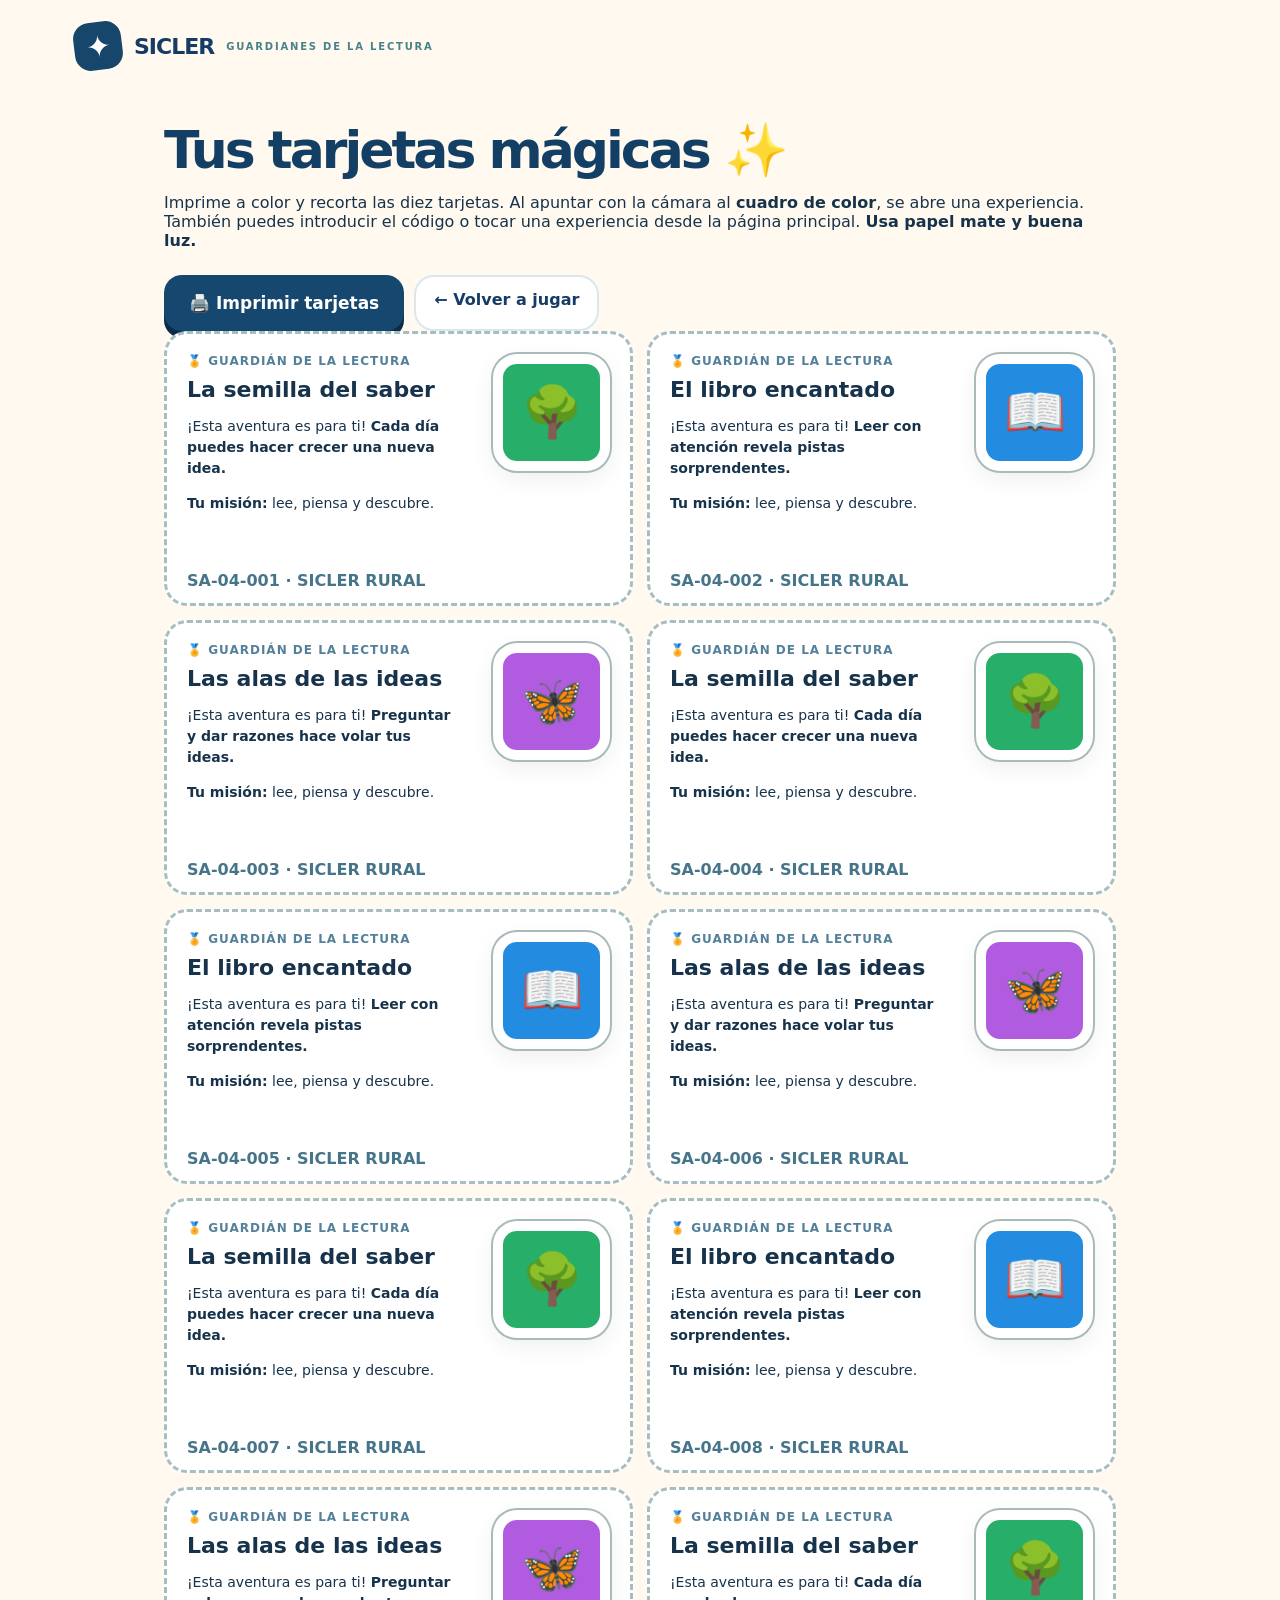
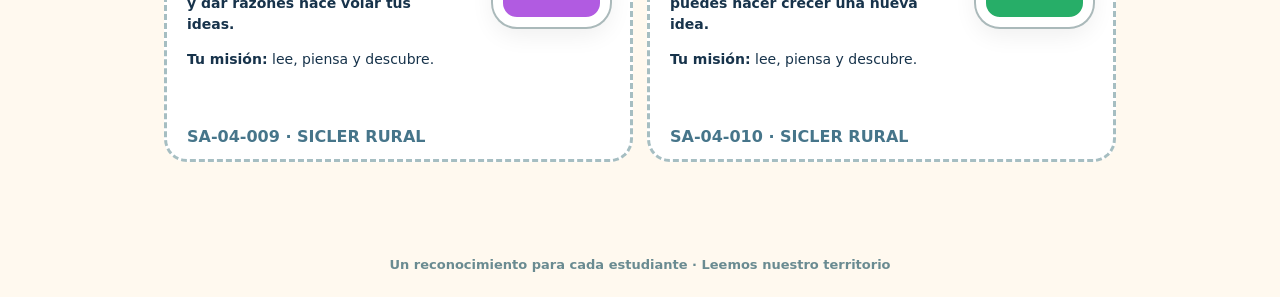
==== tarjetas.html @ 18a986d6 "Add files via upload" ====
<!doctype html><html lang="es"><head><meta charset="utf-8"><meta name="viewport" content="width=device-width,initial-scale=1"><title>Tarjetas · Guardianes de la lectura</title><link rel="stylesheet" href="style.css"><style>main{max-width:1000px}.instructions{margin:14px 0 25px}.cards{display:grid;grid-template-columns:repeat(2,1fr);gap:14px}.ticket{border:3px dashed #a6bec2;background:white;padding:20px;min-height:275px;border-radius:23px;break-inside:avoid;position:relative;overflow:hidden}.ticket h2{font-size:22px;margin:9px 0}.ticket .tag{font-weight:900;color:#54809a;letter-spacing:1px;font-size:12px}.ticket .marker{width:117px;height:117px;border:10px solid white;border-radius:24px;box-shadow:0 0 0 2px #aab9ba,0 8px 25px #0001;float:right;display:grid;place-items:center;font-size:50px}.ticket p{font-size:14px;line-height:1.5;max-width:270px}.ticket .code{position:absolute;bottom:13px;color:#46758a;font-weight:850}.buttons{display:flex;gap:10px;flex-wrap:wrap}@media print{@page{size:A4;margin:10mm}header,.buttons,.instructions,footer{display:none!important}body{background:white}main{padding:0}.cards{gap:7mm}.ticket{height:82mm;padding:9mm;border-radius:4mm;page-break-inside:avoid}.ticket .marker{height:32mm;width:32mm}.ticket h2{font-size:18px}}@media(max-width:600px){.cards{grid-template-columns:1fr}.ticket{min-height:270px}}</style></head><body><header><a class="brand" href="./"><span class="brand-icon">✦</span>SICLER <small>GUARDIANES DE LA LECTURA</small></a></header><main><h1 style="font-size:clamp(32px,5vw,52px);text-align:left;margin:15px 0">Tus tarjetas mágicas ✨</h1><p class="instructions">Imprime a color y recorta las diez tarjetas. Al apuntar con la cámara al <b>cuadro de color</b>, se abre una experiencia. También puedes introducir el código o tocar una experiencia desde la página principal. <b>Usa papel mate y buena luz.</b></p><div class="buttons"><button class="primary" onclick="print()">🖨️ Imprimir tarjetas</button><a class="secondary" href="./">← Volver a jugar</a></div><div class="cards" id="cards"></div></main><footer>Un reconocimiento para cada estudiante · Leemos nuestro territorio</footer><script>const ws=[{t:'La semilla del saber',e:'🌳',c:'#27ae68',msg:'Cada día puedes hacer crecer una nueva idea.',k:'semilla'},{t:'El libro encantado',e:'📖',c:'#238ce0',msg:'Leer con atención revela pistas sorprendentes.',k:'libro'},{t:'Las alas de las ideas',e:'🦋',c:'#b15be1',msg:'Preguntar y dar razones hace volar tus ideas.',k:'alas'}];const box=document.getElementById('cards');for(let i=1;i<=10;i++){const w=ws[(i-1)%3],code='SA-04-'+String(i).padStart(3,'0'),el=document.createElement('article');el.className='ticket';el.innerHTML='<div class="marker" style="background:'+w.c+'">'+w.e+'</div><div class="tag">🏅 GUARDIÁN DE LA LECTURA</div><h2>'+w.t+'</h2><p>¡Esta aventura es para ti! <strong>'+w.msg+'</strong></p><p><b>Tu misión:</b> lee, piensa y descubre.</p><div class="code">'+code+' · SICLER RURAL</div>';box.append(el)}</script></body></html>
---- style.css ----
:root{--ink:#17334b;--blue:#163c65;--teal:#117d79;--cream:#fff9ef;--white:#fff;--orange:#ffbb64;--shadow:0 16px 45px #16456a19}*{box-sizing:border-box}html{scroll-behavior:smooth}body{margin:0;background:var(--cream);font-family:ui-rounded,"Trebuchet MS",system-ui,sans-serif;color:var(--ink);min-height:100vh;overflow-x:hidden}button,a{font:inherit}button{cursor:pointer}button:focus-visible,a:focus-visible{outline:4px solid #f6a73f;outline-offset:4px}.blobs{position:fixed;z-index:-1;inset:0;background:radial-gradient(circle at 5% 8%,#d5f1ff 0,transparent 26%),radial-gradient(circle at 94% 30%,#fce8ba 0,transparent 27%),radial-gradient(circle at 45% 90%,#e2f5d3 0,transparent 30%)}header{max-width:1180px;margin:auto;display:flex;justify-content:space-between;align-items:center;padding:22px 24px}.brand{display:flex;gap:12px;align-items:center;color:var(--blue);text-decoration:none;font-size:22px;font-weight:900;letter-spacing:-1px}.brand small{display:block;font-size:10px;letter-spacing:1.8px;color:#47828b}.brand-icon{display:grid;place-items:center;background:#16466b;color:white;width:48px;height:48px;border-radius:16px;font-size:30px;transform:rotate(-7deg)}.mini,.outlined,.secondary{border:2px solid #dae8ee;color:var(--blue);background:#fff;border-radius:20px;padding:13px 18px;font-weight:800;text-decoration:none}.mini{font-size:14px;padding:11px 15px}main{max-width:1140px;margin:auto;padding:16px 24px 70px}.view{animation:appear .35s ease both}.hidden{display:none!important}.eyebrow{display:inline-block;border-radius:100px;background:#fff0c8;color:#8f570c;font-size:13px;font-weight:900;padding:10px 17px;letter-spacing:.5px}h1{font-size:clamp(40px,7vw,79px);letter-spacing:-3px;line-height:1.05;max-width:840px;margin:25px auto 18px;text-align:center;color:#143f65}h1 em{color:#14a38d;font-style:normal;text-decoration:underline;text-decoration-color:#fbbd6c;text-decoration-thickness:8px;text-underline-offset:9px}.lead{font-size:clamp(16px,2.2vw,21px);line-height:1.65;text-align:center;max-width:650px;margin:0 auto}.view#home>.eyebrow{display:table;margin:14px auto}.hero-art{height:248px;position:relative;margin:10px auto 14px;max-width:630px}.sun{position:absolute;left:44%;top:9%;font-size:120px;filter:drop-shadow(0 12px 8px #e8b16455);animation:bob 5s ease-in-out infinite}.orb{position:absolute;background:#fff;border:7px solid white;border-radius:50%;width:134px;height:134px;display:grid;place-items:center;font-size:76px;box-shadow:var(--shadow);animation:bob 4s ease-in-out infinite}.o1{left:11%;top:20%;transform:rotate(-13deg)}.o2{right:9%;top:10%;animation-delay:.5s}.o3{left:43%;top:42%;animation-delay:1s}.hero-sticker{position:absolute;bottom:5px;right:16%;background:#fff0b0;border-radius:50px;padding:10px 18px;font-weight:900;transform:rotate(-4deg);box-shadow:var(--shadow);font-size:13px}.hero-actions{display:flex;gap:12px;align-items:center;justify-content:center;flex-wrap:wrap}.primary{background:#16476f;color:white;border:0;border-radius:18px;padding:18px 25px;font-size:17px;font-weight:900;box-shadow:0 7px 0 #0b2b48;transition:transform .2s}.primary:hover{transform:translateY(-3px)}.primary:active{transform:translateY(5px);box-shadow:0 2px 0 #0b2b48}.primary span{margin-left:25px}.stats{display:flex;flex-wrap:wrap;justify-content:center;gap:16px;color:#648198;margin:32px 0 45px;font-size:14px;font-weight:800}.stats span{border:1px solid #d8e7eb;padding:10px 15px;border-radius:15px;background:#fff9}.section-title{font-size:clamp(24px,3vw,34px);letter-spacing:-1px;text-align:center}.world-grid{display:grid;grid-template-columns:repeat(3,1fr);gap:22px;margin:30px 0}.world{min-height:320px;display:flex;flex-direction:column;text-align:left;border:2px solid transparent;padding:22px;border-radius:30px;box-shadow:var(--shadow);transition:transform .22s,box-shadow .22s}.world:hover{transform:translateY(-7px);box-shadow:0 22px 40px #193d6140}.plant{background:#dff5d8}.book{background:#dcefff}.butterfly{background:#f3e4fc}.w-emoji{font-size:96px;text-align:center;filter:drop-shadow(0 12px 8px #1233);line-height:1.4}.world-label{font-size:13px;font-weight:900;color:#607b82;margin-top:10px;text-transform:uppercase;letter-spacing:1px}.world strong{font-size:23px;line-height:1.2;margin:7px 0}.world small{font-size:14px;line-height:1.4;color:#547076}.open{font-size:15px;font-weight:900;margin-top:auto;padding-top:22px}.bottom-actions{display:flex;justify-content:center;align-items:center;flex-wrap:wrap;gap:18px;margin:30px}.muted-link{color:#3d7283}.back{border:0;background:transparent;color:#245d78;font-weight:900;padding:13px 0 22px}.experience-card{max-width:800px;margin:auto;border-radius:32px;background:#fff;padding:clamp(20px,4vw,44px);box-shadow:var(--shadow)}.experience-card h2{text-align:center;font-size:clamp(27px,5vw,42px);margin:15px 0}.scene-top{display:flex;justify-content:space-between;align-items:center;gap:10px;font-size:13px;font-weight:900;color:#728a96}.scene-tag{background:#e7f4ed;color:#2d7760;padding:9px 14px;border-radius:100px}.scene-art{height:260px;border-radius:26px;background:linear-gradient(145deg,#c7f4e7,#f8eab1);display:grid;place-items:center;position:relative;overflow:hidden}.scene-art.book-bg{background:linear-gradient(135deg,#b8e6fc,#fff4d7)}.scene-art.ala-bg{background:linear-gradient(135deg,#e6d3fc,#ffe5ef)}.scene-art .big-art{font-size:clamp(110px,24vw,174px);animation:float 3.3s ease-in-out infinite;filter:drop-shadow(0 18px 5px #1232)}.sparkle{position:absolute;font-size:34px;animation:bob 3s ease-in-out infinite}.s1{top:10%;left:15%}.s2{top:30%;right:12%;animation-delay:1s}.s3{bottom:8%;left:32%;animation-delay:2s}.scene-text{text-align:center;font-weight:700;color:#4f7180;line-height:1.6}.story{margin:24px 0;background:#f1f9fb;border-left:5px solid #4db9bc;border-radius:15px;padding:19px 21px;line-height:1.8;font-size:17px}.question{background:#fff8e9;padding:23px;border-radius:24px}.q-label{font-size:13px;color:#a76b1b;font-weight:900;text-transform:uppercase}.question h3{font-size:22px;line-height:1.4}.choices{display:grid;gap:10px}.choice{border:2px solid #e6d9c4;border-radius:16px;background:white;padding:17px 18px;text-align:left;font-weight:800;color:#244761;transition:background .15s}.choice:hover{background:#f8f0dc}.choice.correct{border-color:#2eaf79;background:#dcfce8}.choice.wrong{border-color:#e49e81;background:#ffede5}.choice:disabled{cursor:default}.feedback{font-weight:850;min-height:26px;margin-top:12px;line-height:1.5}.next{display:block;margin:25px auto 0}.camera-box{height:330px;background:#153649;border-radius:22px;position:relative;overflow:hidden}.camera-box video{width:100%;height:100%;object-fit:cover}.aim{position:absolute;inset:12%;border:4px dashed #ffde87;border-radius:24px;display:grid;place-items:center;pointer-events:none}.aim-inner{width:110px;height:110px;border:3px solid #fff;border-radius:20px;box-shadow:0 0 40px #fff8}.cam-caption{position:absolute;bottom:0;left:0;right:0;padding:12px;background:#14394adf;text-align:center;color:white;font-weight:800}.subtle{font-size:14px;color:#637c85}.quick{display:flex;gap:8px;flex-wrap:wrap}.quick button{background:#eaf4f5;border:0;padding:12px 15px;border-radius:14px;font-weight:850}.outlined{margin-top:16px}footer{text-align:center;padding:25px;color:#6a8b91;font-size:13px;font-weight:750}@keyframes bob{50%{translate:0 -14px}}@keyframes float{50%{transform:translateY(-12px) rotate(4deg)}}@keyframes appear{from{opacity:0;transform:translateY(13px)}to{opacity:1;transform:translateY(0)}}@media(max-width:720px){header{padding:14px 16px}.brand{font-size:17px}.brand small{font-size:8px}.brand-icon{width:40px;height:40px}.hero-art{height:220px}.orb{width:100px;height:100px;font-size:60px}.sun{font-size:90px}.hero-sticker{right:4%;bottom:4px}.world-grid{grid-template-columns:1fr;gap:13px}.world{min-height:155px;display:grid;grid-template-columns:105px 1fr;column-gap:8px;align-items:center}.w-emoji{grid-row:1/5;font-size:76px}.world-label{margin:0}.world strong{font-size:21px}.open{padding:0}.experience-card{padding:18px}.story{font-size:16px}.stats{margin-bottom:22px}}@media(prefers-reduced-motion:reduce){*,*:before,*:after{animation:none!important;transition:none!important;scroll-behavior:auto!important}}
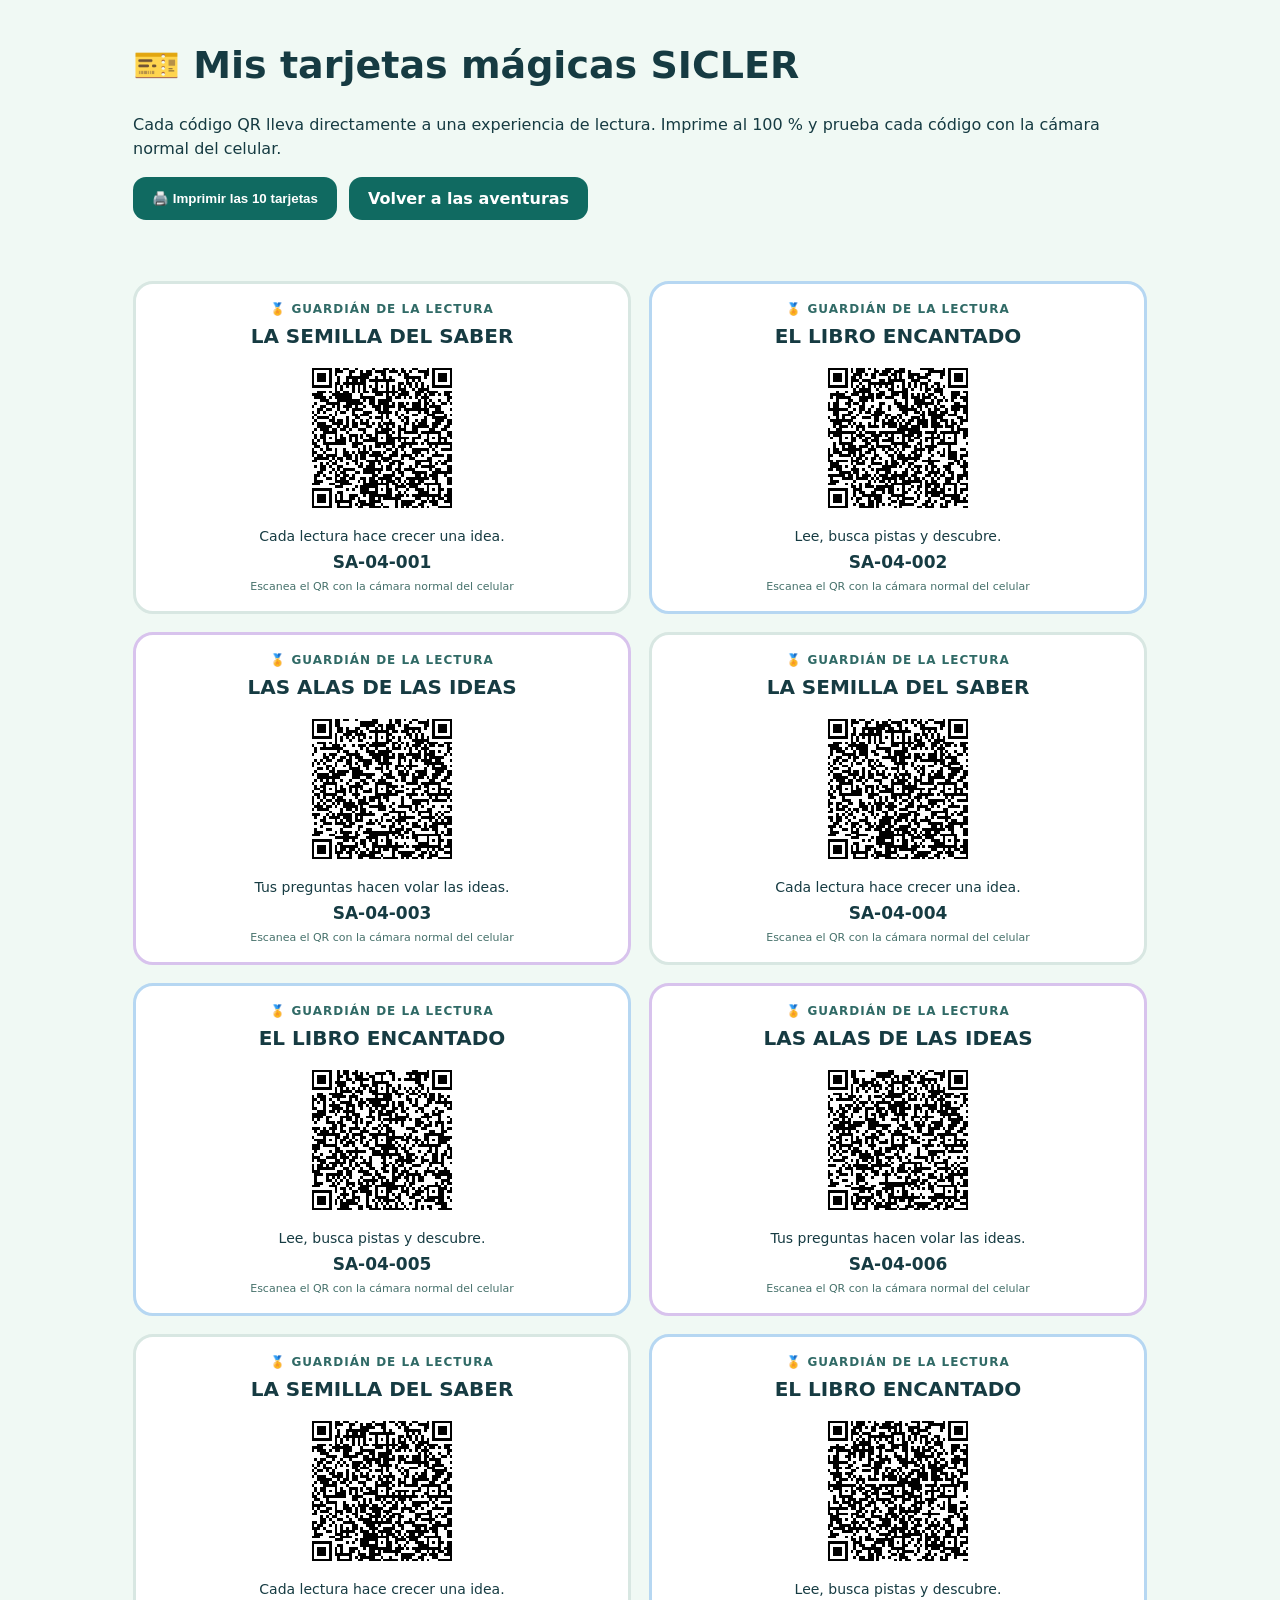
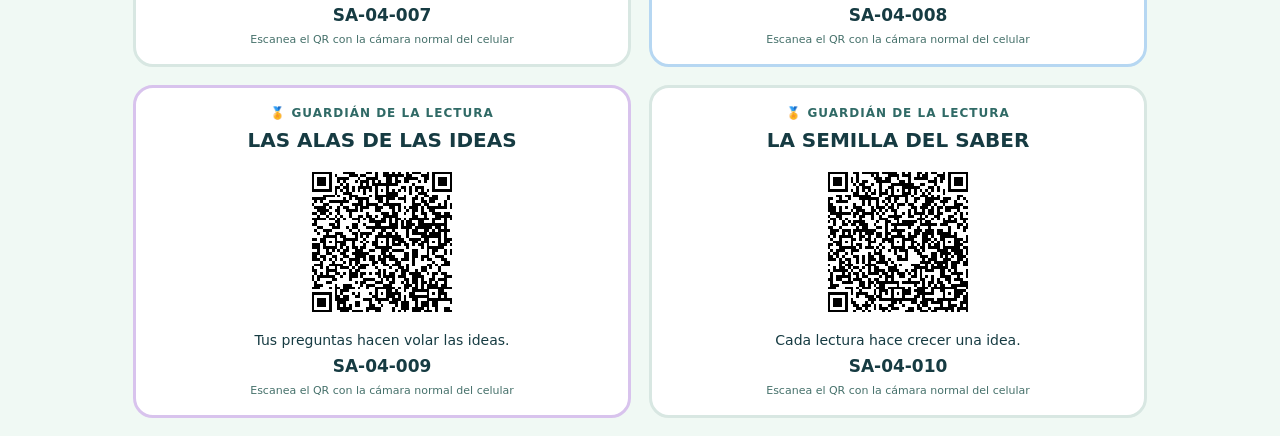
==== commit 79efd9bc: "Add files via upload" ====
--- a/tarjetas.html
+++ b/tarjetas.html
@@ -1 +1,10 @@
-<!doctype html><html lang="es"><head><meta charset="utf-8"><meta name="viewport" content="width=device-width,initial-scale=1"><title>Tarjetas · Guardianes de la lectura</title><link rel="stylesheet" href="style.css"><style>main{max-width:1000px}.instructions{margin:14px 0 25px}.cards{display:grid;grid-template-columns:repeat(2,1fr);gap:14px}.ticket{border:3px dashed #a6bec2;background:white;padding:20px;min-height:275px;border-radius:23px;break-inside:avoid;position:relative;overflow:hidden}.ticket h2{font-size:22px;margin:9px 0}.ticket .tag{font-weight:900;color:#54809a;letter-spacing:1px;font-size:12px}.ticket .marker{width:117px;height:117px;border:10px solid white;border-radius:24px;box-shadow:0 0 0 2px #aab9ba,0 8px 25px #0001;float:right;display:grid;place-items:center;font-size:50px}.ticket p{font-size:14px;line-height:1.5;max-width:270px}.ticket .code{position:absolute;bottom:13px;color:#46758a;font-weight:850}.buttons{display:flex;gap:10px;flex-wrap:wrap}@media print{@page{size:A4;margin:10mm}header,.buttons,.instructions,footer{display:none!important}body{background:white}main{padding:0}.cards{gap:7mm}.ticket{height:82mm;padding:9mm;border-radius:4mm;page-break-inside:avoid}.ticket .marker{height:32mm;width:32mm}.ticket h2{font-size:18px}}@media(max-width:600px){.cards{grid-template-columns:1fr}.ticket{min-height:270px}}</style></head><body><header><a class="brand" href="./"><span class="brand-icon">✦</span>SICLER <small>GUARDIANES DE LA LECTURA</small></a></header><main><h1 style="font-size:clamp(32px,5vw,52px);text-align:left;margin:15px 0">Tus tarjetas mágicas ✨</h1><p class="instructions">Imprime a color y recorta las diez tarjetas. Al apuntar con la cámara al <b>cuadro de color</b>, se abre una experiencia. También puedes introducir el código o tocar una experiencia desde la página principal. <b>Usa papel mate y buena luz.</b></p><div class="buttons"><button class="primary" onclick="print()">🖨️ Imprimir tarjetas</button><a class="secondary" href="./">← Volver a jugar</a></div><div class="cards" id="cards"></div></main><footer>Un reconocimiento para cada estudiante · Leemos nuestro territorio</footer><script>const ws=[{t:'La semilla del saber',e:'🌳',c:'#27ae68',msg:'Cada día puedes hacer crecer una nueva idea.',k:'semilla'},{t:'El libro encantado',e:'📖',c:'#238ce0',msg:'Leer con atención revela pistas sorprendentes.',k:'libro'},{t:'Las alas de las ideas',e:'🦋',c:'#b15be1',msg:'Preguntar y dar razones hace volar tus ideas.',k:'alas'}];const box=document.getElementById('cards');for(let i=1;i<=10;i++){const w=ws[(i-1)%3],code='SA-04-'+String(i).padStart(3,'0'),el=document.createElement('article');el.className='ticket';el.innerHTML='<div class="marker" style="background:'+w.c+'">'+w.e+'</div><div class="tag">🏅 GUARDIÁN DE LA LECTURA</div><h2>'+w.t+'</h2><p>¡Esta aventura es para ti! <strong>'+w.msg+'</strong></p><p><b>Tu misión:</b> lee, piensa y descubre.</p><div class="code">'+code+' · SICLER RURAL</div>';box.append(el)}</script></body></html>+<!doctype html><html lang="es"><head><meta charset="utf-8"><meta name="viewport" content="width=device-width, initial-scale=1"><title>Tarjetas QR · SICLER</title><style>*{box-sizing:border-box}body{margin:0;background:#f0f9f4;color:#163b42;font-family:system-ui,Arial,sans-serif}header,main{max-width:1050px;margin:auto;padding:18px}h1{font-size:clamp(26px,4vw,38px)}p{line-height:1.5}.tools{display:flex;gap:12px;flex-wrap:wrap;margin:15px 0 25px}button,.tools a{border:0;border-radius:13px;padding:12px 19px;background:#106a61;color:white;text-decoration:none;font-weight:700;cursor:pointer}.grid{display:grid;grid-template-columns:repeat(2,minmax(0,1fr));gap:18px}.ticket{display:flex;flex-direction:column;align-items:center;text-align:center;gap:8px;background:white;border:3px solid #d8e7e2;border-radius:20px;padding:18px;color:inherit;text-decoration:none;break-inside:avoid}.head{font-size:12px;letter-spacing:1px;font-weight:800;color:#306a66}.name{font-size:20px;font-weight:900}.ticket img{width:164px;height:164px;image-rendering:pixelated}.message{font-size:14px}.id{font-size:17px;font-weight:900}.hint{font-size:11px;color:#46716b}.ticket:nth-child(3n+2){border-color:#b6d7f2}.ticket:nth-child(3n){border-color:#d8c3ed}@media(max-width:650px){.grid{grid-template-columns:1fr}}@media print{@page{size:A4;margin:11mm}body{background:white}header,.tools,.intro{display:none!important}main{padding:0}.grid{gap:5mm}.ticket{height:119mm;border-radius:4mm;padding:7mm;justify-content:space-around}.ticket img{width:40mm;height:40mm}.name{font-size:16pt}}</style></head><body><header><h1>🎫 Mis tarjetas mágicas SICLER</h1><p class="intro">Cada código QR lleva directamente a una experiencia de lectura. Imprime al 100 % y prueba cada código con la cámara normal del celular.</p><div class="tools"><button onclick="print()">🖨️ Imprimir las 10 tarjetas</button><a href="./">Volver a las aventuras</a></div></header><main><div class="grid"><a class="ticket" href="https://academico2025.github.io/sicler-lectura/?card=semilla&amp;estudiante=SA-04-001"><div class="head">🏅 GUARDIÁN DE LA LECTURA</div><div class="name">LA SEMILLA DEL SABER</div><img src="qr/SA-04-001.png" alt="Código QR de SA-04-001"/><div class="message">Cada lectura hace crecer una idea.</div><div class="id">SA-04-001</div><div class="hint">Escanea el QR con la cámara normal del celular</div></a>
+<a class="ticket" href="https://academico2025.github.io/sicler-lectura/?card=libro&amp;estudiante=SA-04-002"><div class="head">🏅 GUARDIÁN DE LA LECTURA</div><div class="name">EL LIBRO ENCANTADO</div><img src="qr/SA-04-002.png" alt="Código QR de SA-04-002"/><div class="message">Lee, busca pistas y descubre.</div><div class="id">SA-04-002</div><div class="hint">Escanea el QR con la cámara normal del celular</div></a>
+<a class="ticket" href="https://academico2025.github.io/sicler-lectura/?card=alas&amp;estudiante=SA-04-003"><div class="head">🏅 GUARDIÁN DE LA LECTURA</div><div class="name">LAS ALAS DE LAS IDEAS</div><img src="qr/SA-04-003.png" alt="Código QR de SA-04-003"/><div class="message">Tus preguntas hacen volar las ideas.</div><div class="id">SA-04-003</div><div class="hint">Escanea el QR con la cámara normal del celular</div></a>
+<a class="ticket" href="https://academico2025.github.io/sicler-lectura/?card=semilla&amp;estudiante=SA-04-004"><div class="head">🏅 GUARDIÁN DE LA LECTURA</div><div class="name">LA SEMILLA DEL SABER</div><img src="qr/SA-04-004.png" alt="Código QR de SA-04-004"/><div class="message">Cada lectura hace crecer una idea.</div><div class="id">SA-04-004</div><div class="hint">Escanea el QR con la cámara normal del celular</div></a>
+<a class="ticket" href="https://academico2025.github.io/sicler-lectura/?card=libro&amp;estudiante=SA-04-005"><div class="head">🏅 GUARDIÁN DE LA LECTURA</div><div class="name">EL LIBRO ENCANTADO</div><img src="qr/SA-04-005.png" alt="Código QR de SA-04-005"/><div class="message">Lee, busca pistas y descubre.</div><div class="id">SA-04-005</div><div class="hint">Escanea el QR con la cámara normal del celular</div></a>
+<a class="ticket" href="https://academico2025.github.io/sicler-lectura/?card=alas&amp;estudiante=SA-04-006"><div class="head">🏅 GUARDIÁN DE LA LECTURA</div><div class="name">LAS ALAS DE LAS IDEAS</div><img src="qr/SA-04-006.png" alt="Código QR de SA-04-006"/><div class="message">Tus preguntas hacen volar las ideas.</div><div class="id">SA-04-006</div><div class="hint">Escanea el QR con la cámara normal del celular</div></a>
+<a class="ticket" href="https://academico2025.github.io/sicler-lectura/?card=semilla&amp;estudiante=SA-04-007"><div class="head">🏅 GUARDIÁN DE LA LECTURA</div><div class="name">LA SEMILLA DEL SABER</div><img src="qr/SA-04-007.png" alt="Código QR de SA-04-007"/><div class="message">Cada lectura hace crecer una idea.</div><div class="id">SA-04-007</div><div class="hint">Escanea el QR con la cámara normal del celular</div></a>
+<a class="ticket" href="https://academico2025.github.io/sicler-lectura/?card=libro&amp;estudiante=SA-04-008"><div class="head">🏅 GUARDIÁN DE LA LECTURA</div><div class="name">EL LIBRO ENCANTADO</div><img src="qr/SA-04-008.png" alt="Código QR de SA-04-008"/><div class="message">Lee, busca pistas y descubre.</div><div class="id">SA-04-008</div><div class="hint">Escanea el QR con la cámara normal del celular</div></a>
+<a class="ticket" href="https://academico2025.github.io/sicler-lectura/?card=alas&amp;estudiante=SA-04-009"><div class="head">🏅 GUARDIÁN DE LA LECTURA</div><div class="name">LAS ALAS DE LAS IDEAS</div><img src="qr/SA-04-009.png" alt="Código QR de SA-04-009"/><div class="message">Tus preguntas hacen volar las ideas.</div><div class="id">SA-04-009</div><div class="hint">Escanea el QR con la cámara normal del celular</div></a>
+<a class="ticket" href="https://academico2025.github.io/sicler-lectura/?card=semilla&amp;estudiante=SA-04-010"><div class="head">🏅 GUARDIÁN DE LA LECTURA</div><div class="name">LA SEMILLA DEL SABER</div><img src="qr/SA-04-010.png" alt="Código QR de SA-04-010"/><div class="message">Cada lectura hace crecer una idea.</div><div class="id">SA-04-010</div><div class="hint">Escanea el QR con la cámara normal del celular</div></a></div></main></body></html>
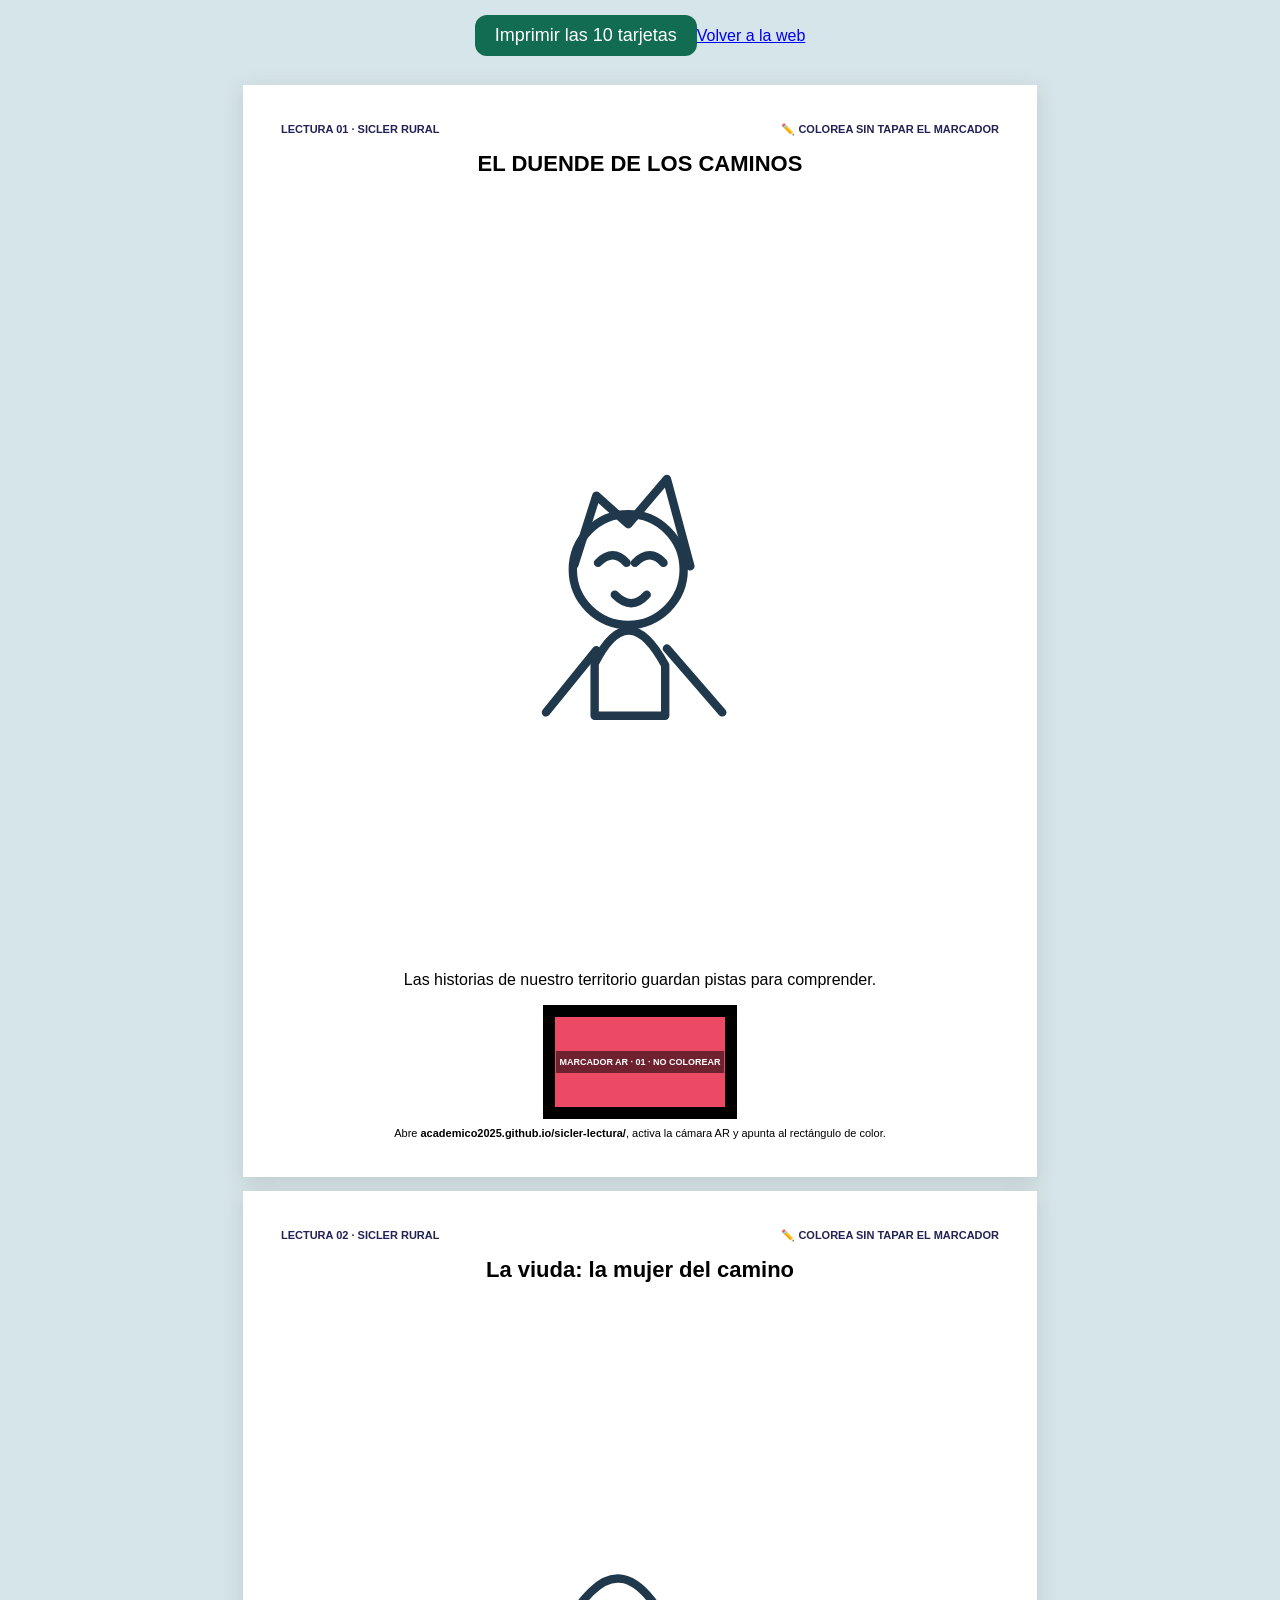
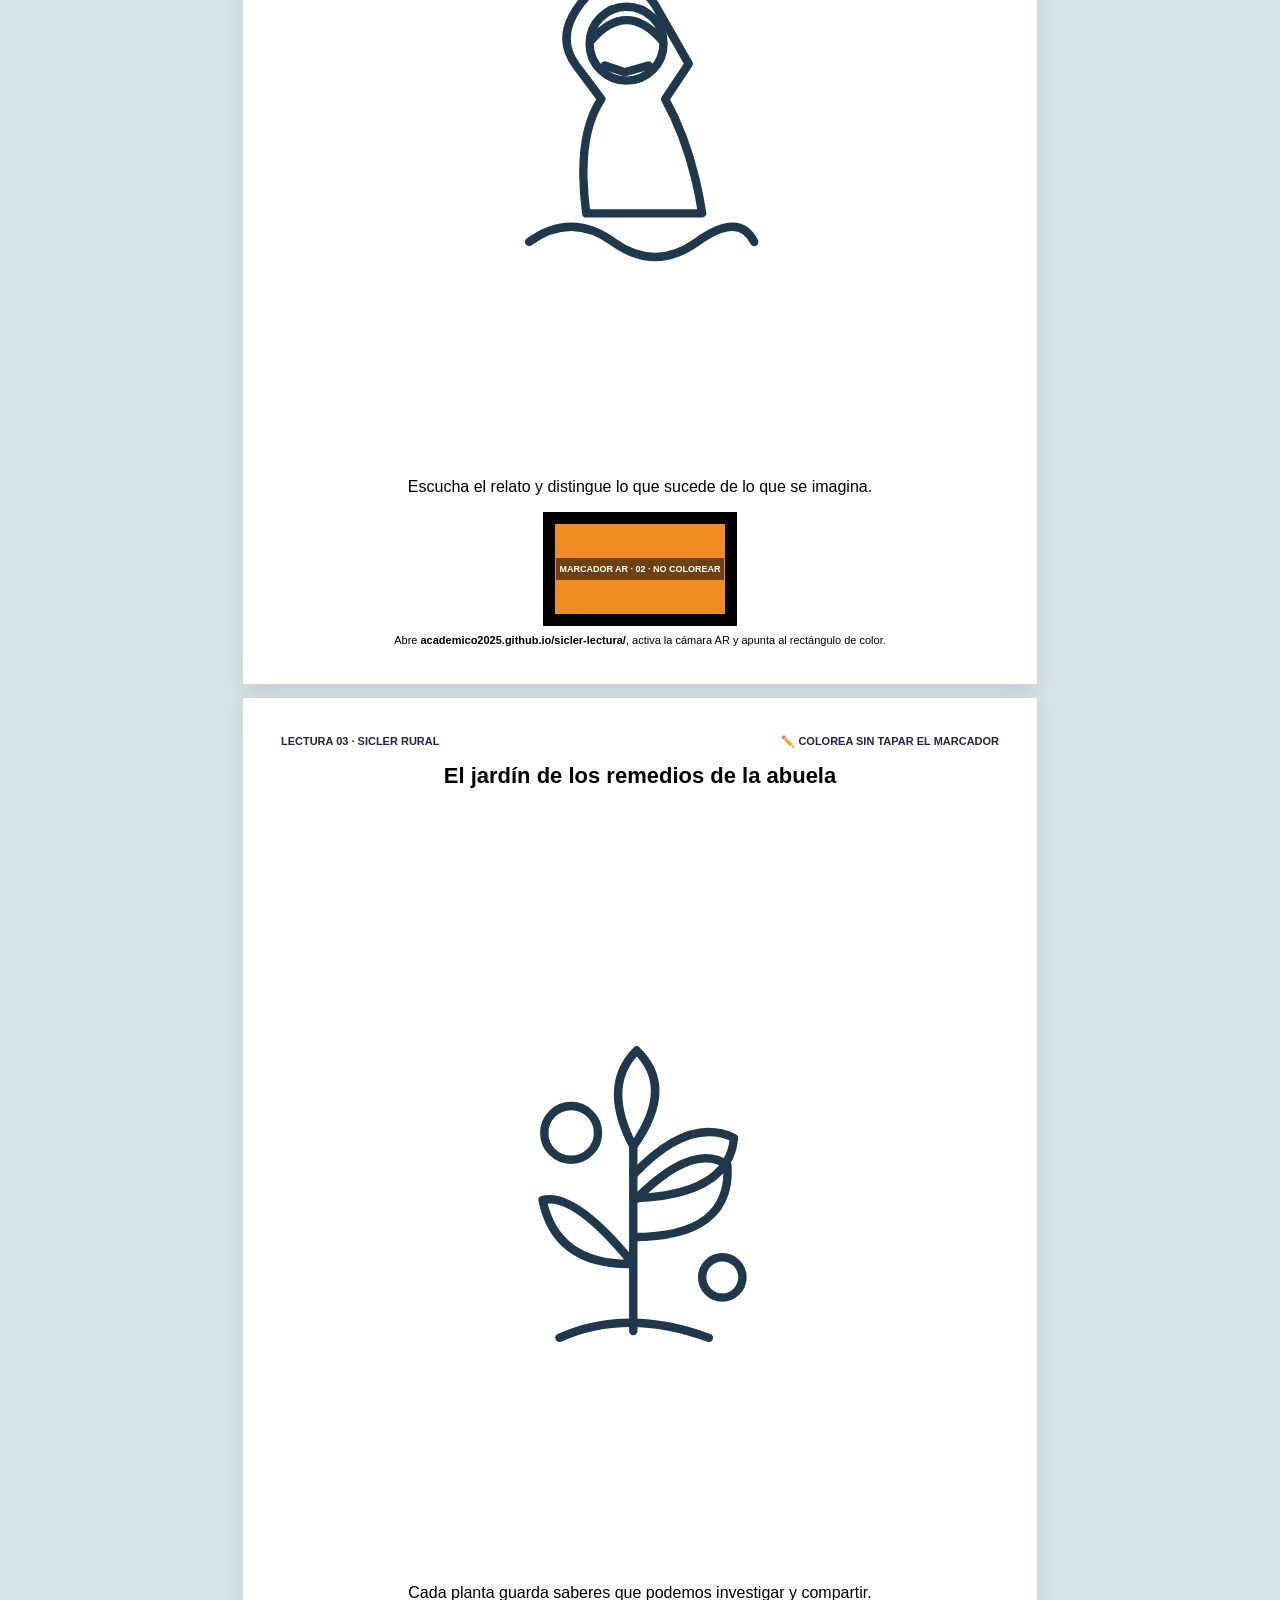
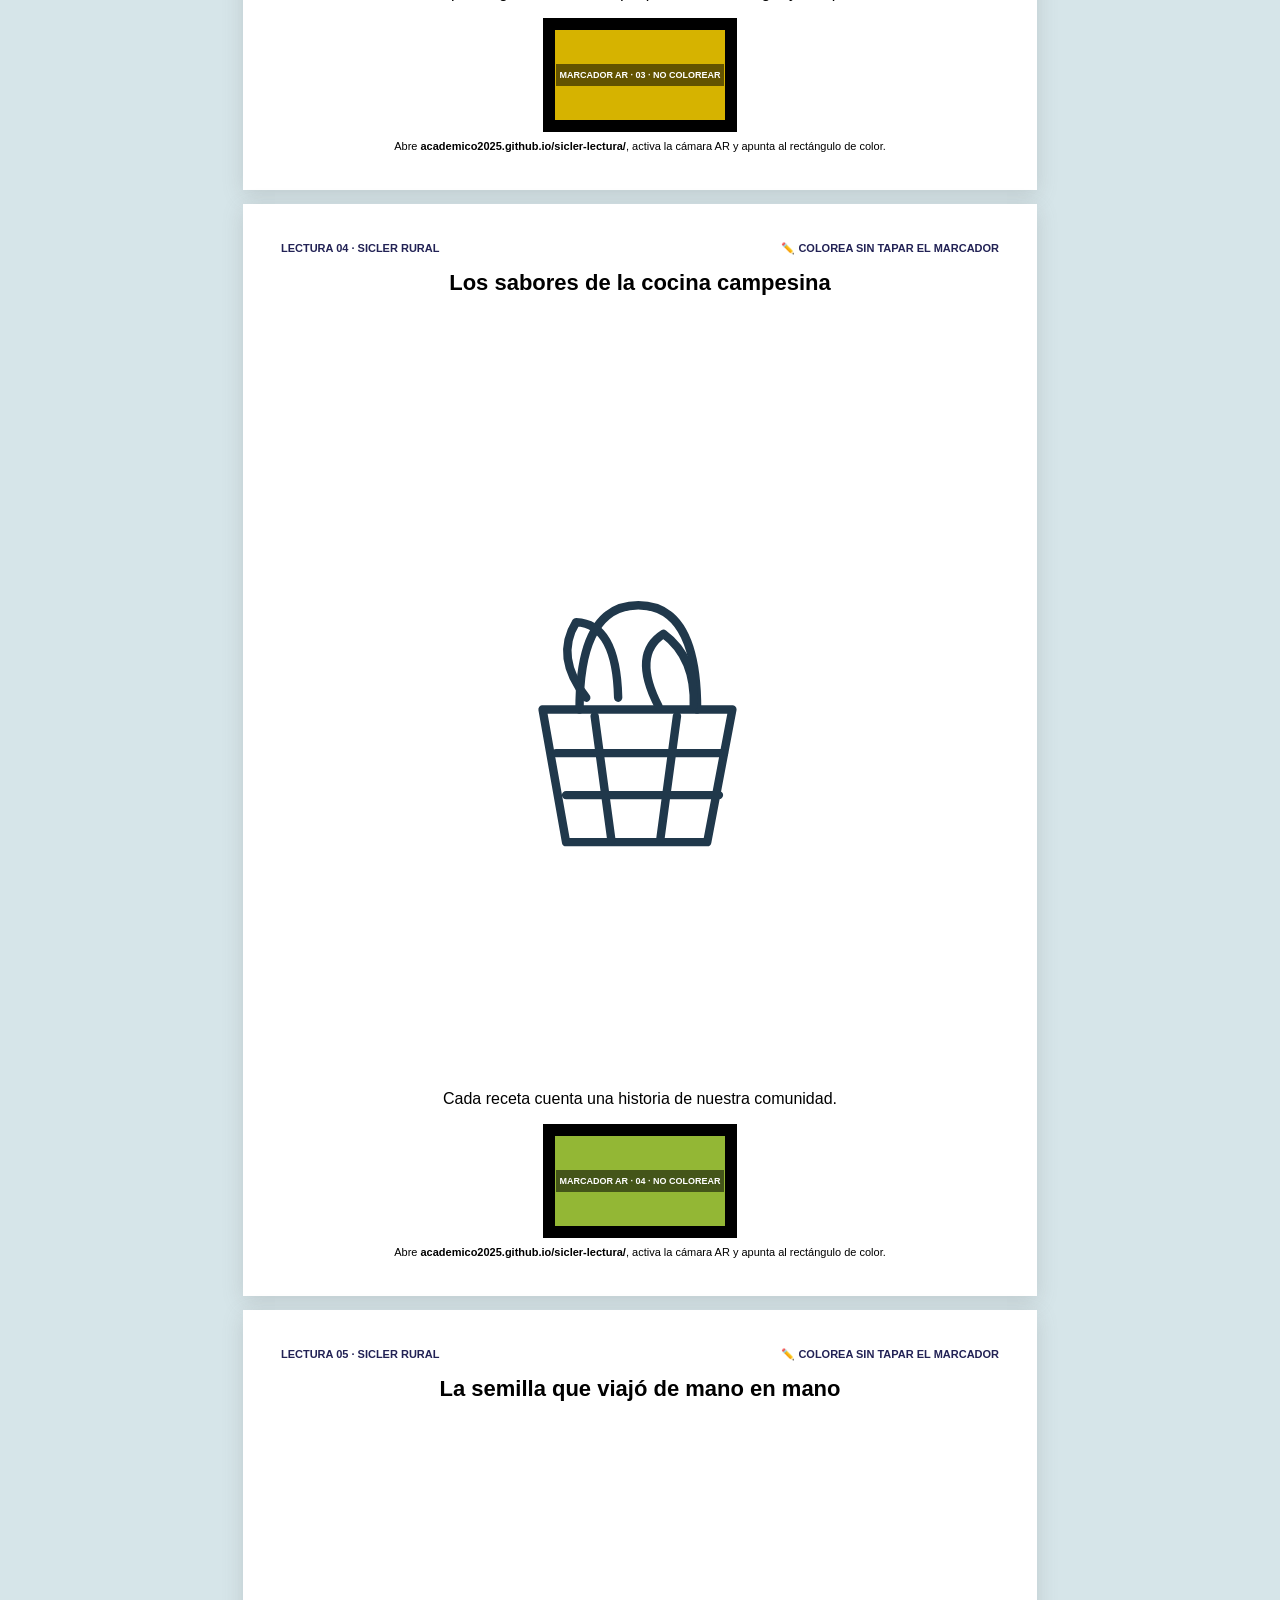
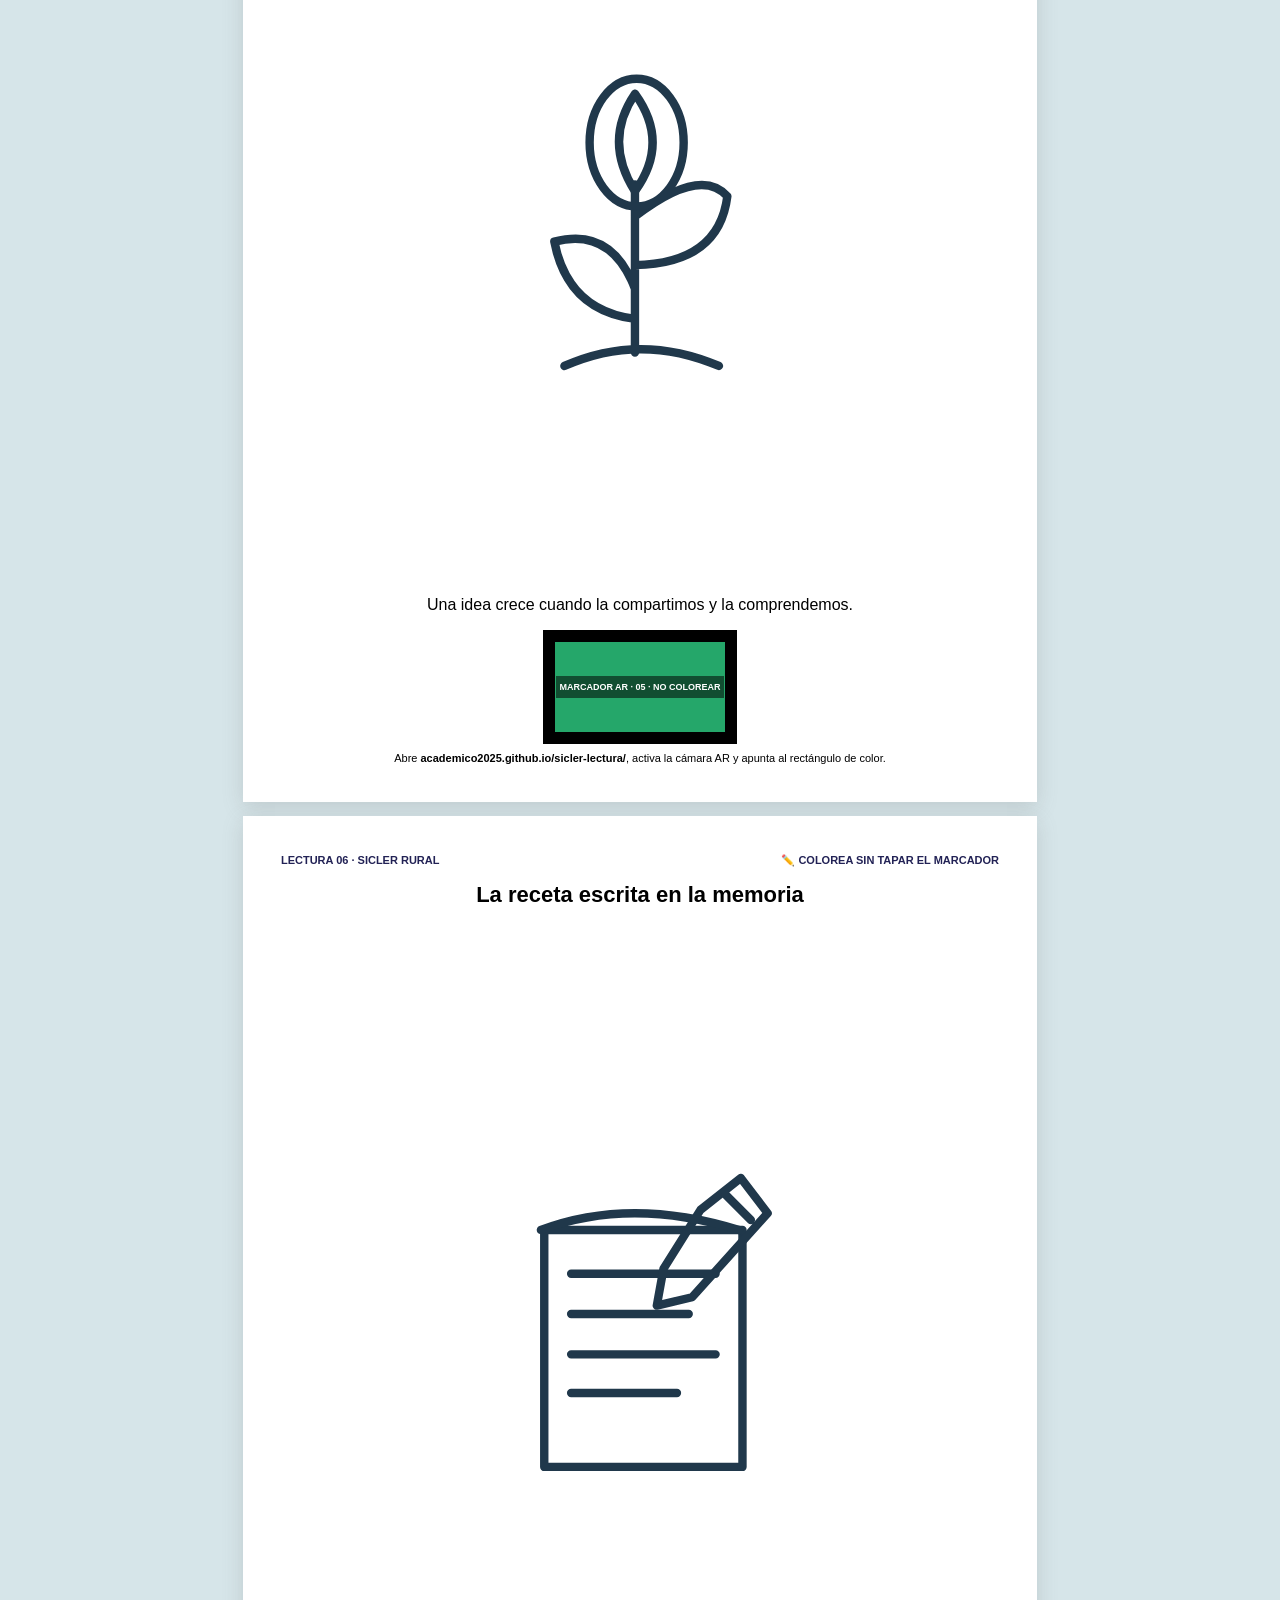
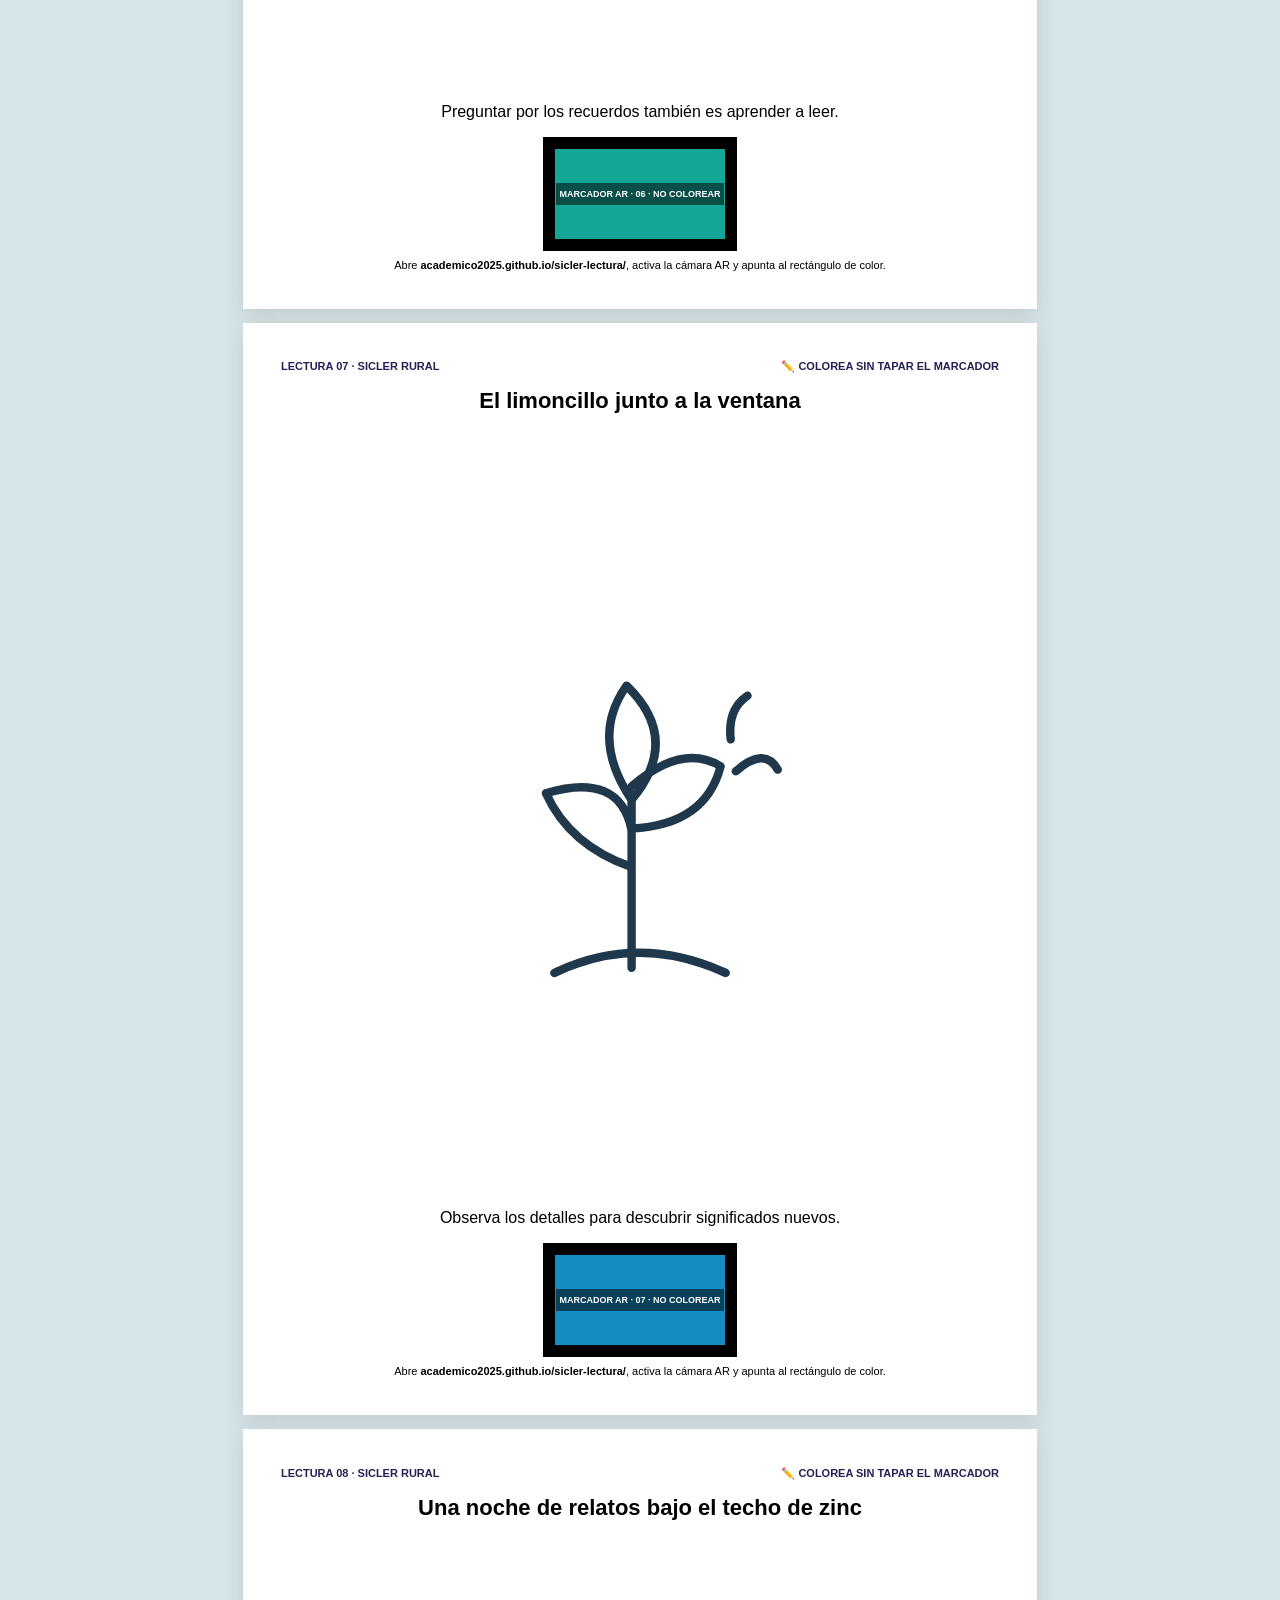
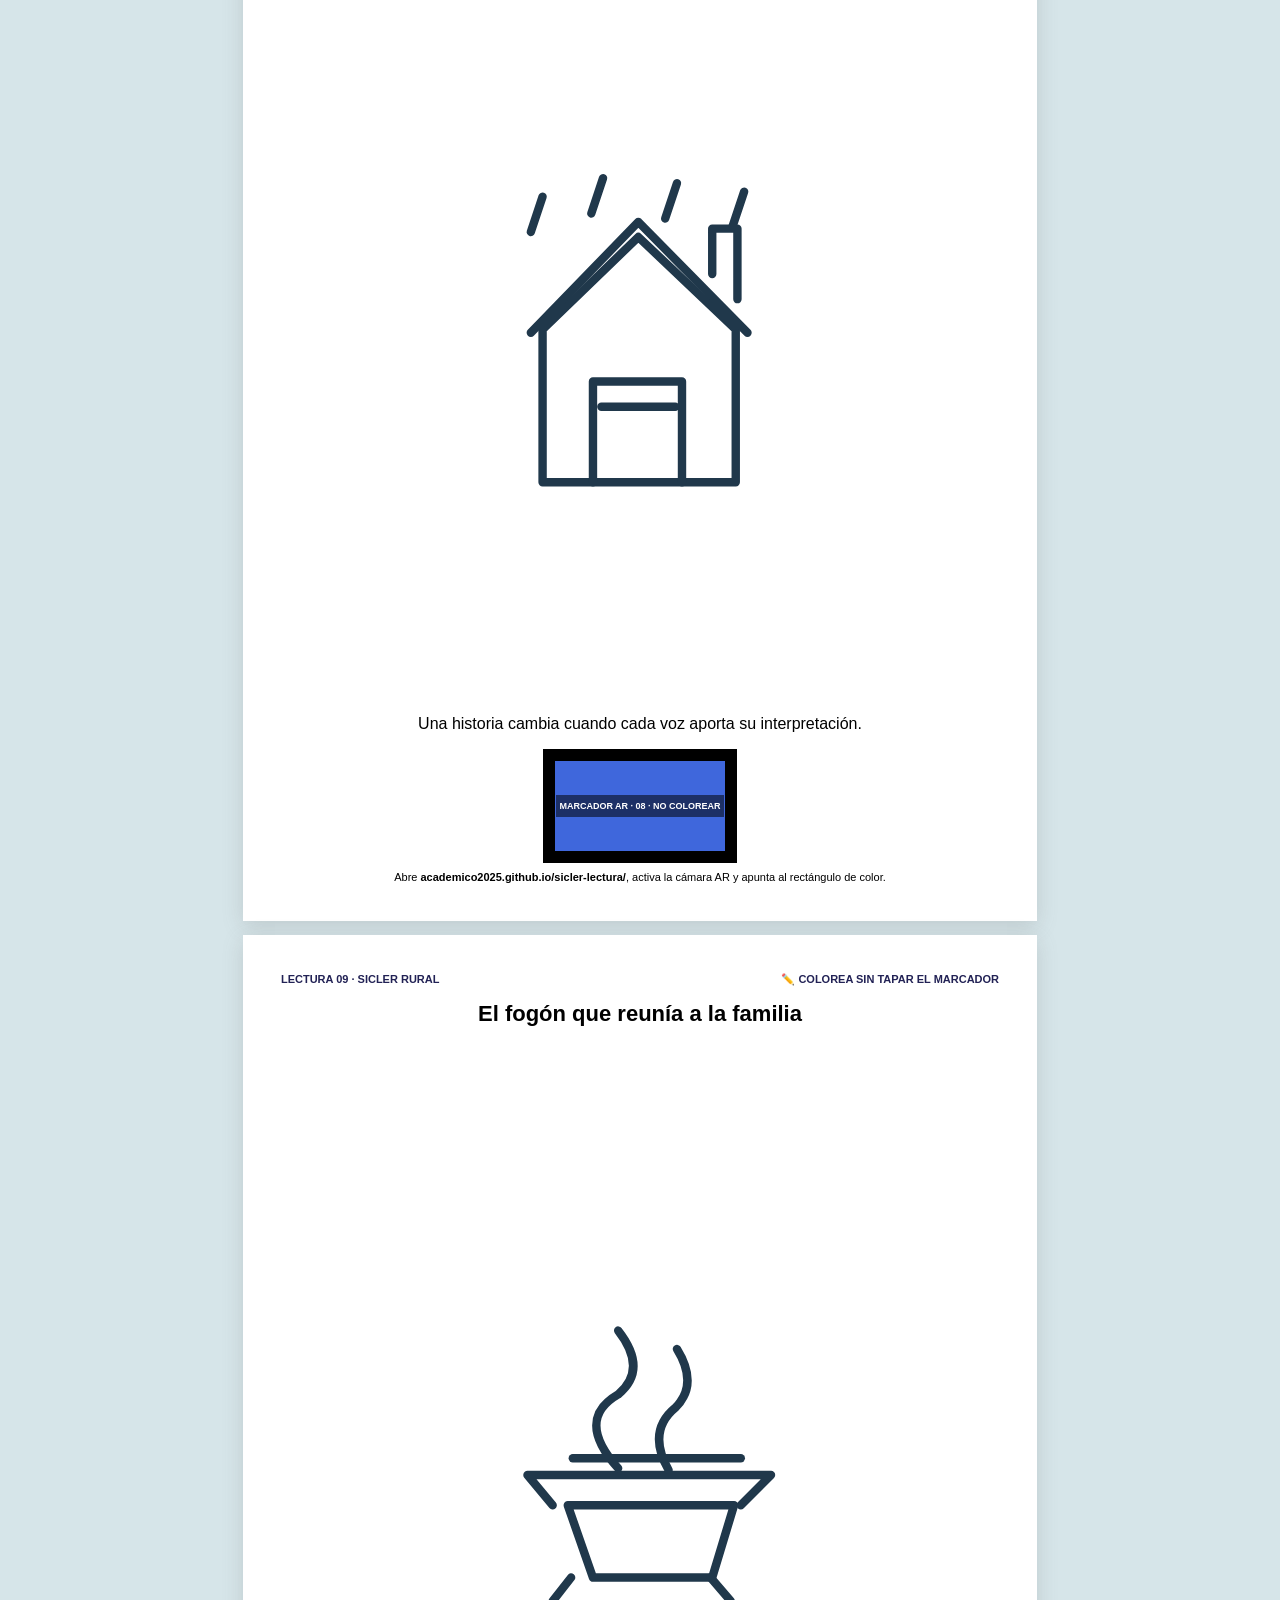
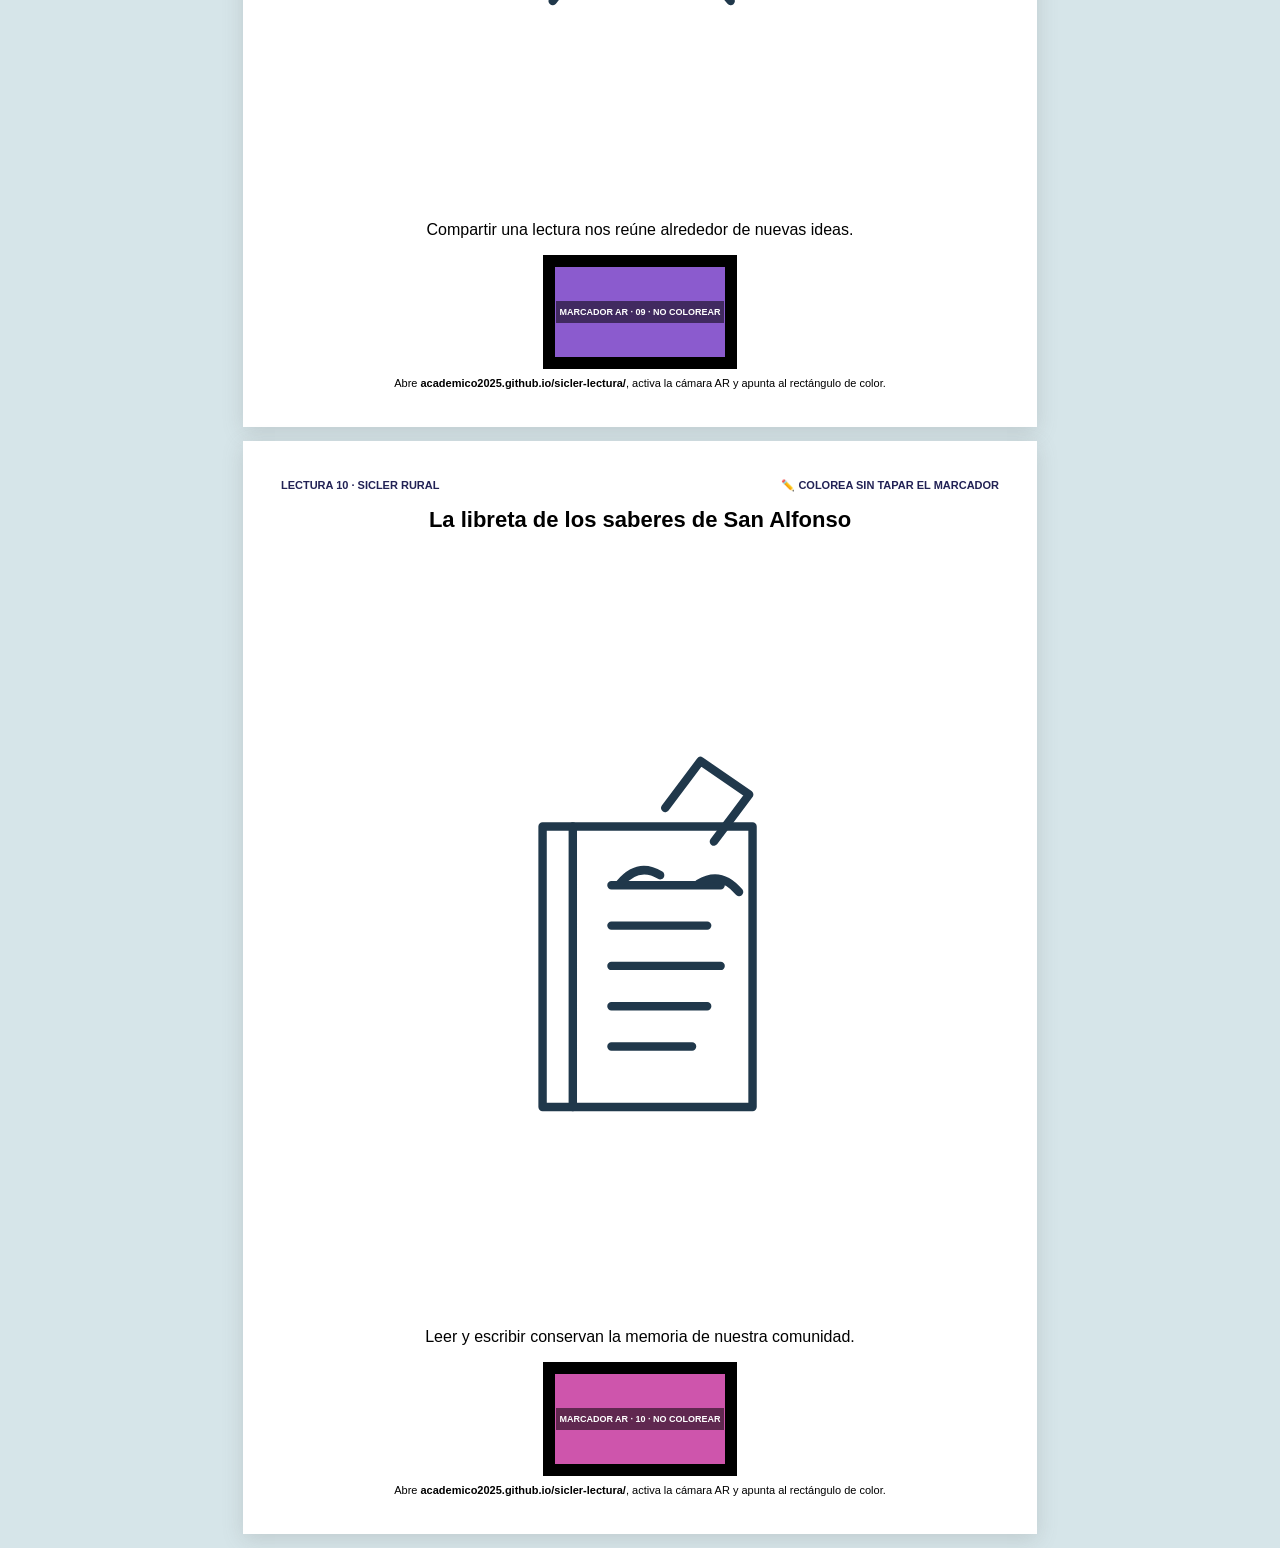
==== commit b6bc71e9: "Add files via upload" ====
--- a/tarjetas.html
+++ b/tarjetas.html
@@ -1,10 +1 @@
-<!doctype html><html lang="es"><head><meta charset="utf-8"><meta name="viewport" content="width=device-width, initial-scale=1"><title>Tarjetas QR · SICLER</title><style>*{box-sizing:border-box}body{margin:0;background:#f0f9f4;color:#163b42;font-family:system-ui,Arial,sans-serif}header,main{max-width:1050px;margin:auto;padding:18px}h1{font-size:clamp(26px,4vw,38px)}p{line-height:1.5}.tools{display:flex;gap:12px;flex-wrap:wrap;margin:15px 0 25px}button,.tools a{border:0;border-radius:13px;padding:12px 19px;background:#106a61;color:white;text-decoration:none;font-weight:700;cursor:pointer}.grid{display:grid;grid-template-columns:repeat(2,minmax(0,1fr));gap:18px}.ticket{display:flex;flex-direction:column;align-items:center;text-align:center;gap:8px;background:white;border:3px solid #d8e7e2;border-radius:20px;padding:18px;color:inherit;text-decoration:none;break-inside:avoid}.head{font-size:12px;letter-spacing:1px;font-weight:800;color:#306a66}.name{font-size:20px;font-weight:900}.ticket img{width:164px;height:164px;image-rendering:pixelated}.message{font-size:14px}.id{font-size:17px;font-weight:900}.hint{font-size:11px;color:#46716b}.ticket:nth-child(3n+2){border-color:#b6d7f2}.ticket:nth-child(3n){border-color:#d8c3ed}@media(max-width:650px){.grid{grid-template-columns:1fr}}@media print{@page{size:A4;margin:11mm}body{background:white}header,.tools,.intro{display:none!important}main{padding:0}.grid{gap:5mm}.ticket{height:119mm;border-radius:4mm;padding:7mm;justify-content:space-around}.ticket img{width:40mm;height:40mm}.name{font-size:16pt}}</style></head><body><header><h1>🎫 Mis tarjetas mágicas SICLER</h1><p class="intro">Cada código QR lleva directamente a una experiencia de lectura. Imprime al 100 % y prueba cada código con la cámara normal del celular.</p><div class="tools"><button onclick="print()">🖨️ Imprimir las 10 tarjetas</button><a href="./">Volver a las aventuras</a></div></header><main><div class="grid"><a class="ticket" href="https://academico2025.github.io/sicler-lectura/?card=semilla&amp;estudiante=SA-04-001"><div class="head">🏅 GUARDIÁN DE LA LECTURA</div><div class="name">LA SEMILLA DEL SABER</div><img src="qr/SA-04-001.png" alt="Código QR de SA-04-001"/><div class="message">Cada lectura hace crecer una idea.</div><div class="id">SA-04-001</div><div class="hint">Escanea el QR con la cámara normal del celular</div></a>
-<a class="ticket" href="https://academico2025.github.io/sicler-lectura/?card=libro&amp;estudiante=SA-04-002"><div class="head">🏅 GUARDIÁN DE LA LECTURA</div><div class="name">EL LIBRO ENCANTADO</div><img src="qr/SA-04-002.png" alt="Código QR de SA-04-002"/><div class="message">Lee, busca pistas y descubre.</div><div class="id">SA-04-002</div><div class="hint">Escanea el QR con la cámara normal del celular</div></a>
-<a class="ticket" href="https://academico2025.github.io/sicler-lectura/?card=alas&amp;estudiante=SA-04-003"><div class="head">🏅 GUARDIÁN DE LA LECTURA</div><div class="name">LAS ALAS DE LAS IDEAS</div><img src="qr/SA-04-003.png" alt="Código QR de SA-04-003"/><div class="message">Tus preguntas hacen volar las ideas.</div><div class="id">SA-04-003</div><div class="hint">Escanea el QR con la cámara normal del celular</div></a>
-<a class="ticket" href="https://academico2025.github.io/sicler-lectura/?card=semilla&amp;estudiante=SA-04-004"><div class="head">🏅 GUARDIÁN DE LA LECTURA</div><div class="name">LA SEMILLA DEL SABER</div><img src="qr/SA-04-004.png" alt="Código QR de SA-04-004"/><div class="message">Cada lectura hace crecer una idea.</div><div class="id">SA-04-004</div><div class="hint">Escanea el QR con la cámara normal del celular</div></a>
-<a class="ticket" href="https://academico2025.github.io/sicler-lectura/?card=libro&amp;estudiante=SA-04-005"><div class="head">🏅 GUARDIÁN DE LA LECTURA</div><div class="name">EL LIBRO ENCANTADO</div><img src="qr/SA-04-005.png" alt="Código QR de SA-04-005"/><div class="message">Lee, busca pistas y descubre.</div><div class="id">SA-04-005</div><div class="hint">Escanea el QR con la cámara normal del celular</div></a>
-<a class="ticket" href="https://academico2025.github.io/sicler-lectura/?card=alas&amp;estudiante=SA-04-006"><div class="head">🏅 GUARDIÁN DE LA LECTURA</div><div class="name">LAS ALAS DE LAS IDEAS</div><img src="qr/SA-04-006.png" alt="Código QR de SA-04-006"/><div class="message">Tus preguntas hacen volar las ideas.</div><div class="id">SA-04-006</div><div class="hint">Escanea el QR con la cámara normal del celular</div></a>
-<a class="ticket" href="https://academico2025.github.io/sicler-lectura/?card=semilla&amp;estudiante=SA-04-007"><div class="head">🏅 GUARDIÁN DE LA LECTURA</div><div class="name">LA SEMILLA DEL SABER</div><img src="qr/SA-04-007.png" alt="Código QR de SA-04-007"/><div class="message">Cada lectura hace crecer una idea.</div><div class="id">SA-04-007</div><div class="hint">Escanea el QR con la cámara normal del celular</div></a>
-<a class="ticket" href="https://academico2025.github.io/sicler-lectura/?card=libro&amp;estudiante=SA-04-008"><div class="head">🏅 GUARDIÁN DE LA LECTURA</div><div class="name">EL LIBRO ENCANTADO</div><img src="qr/SA-04-008.png" alt="Código QR de SA-04-008"/><div class="message">Lee, busca pistas y descubre.</div><div class="id">SA-04-008</div><div class="hint">Escanea el QR con la cámara normal del celular</div></a>
-<a class="ticket" href="https://academico2025.github.io/sicler-lectura/?card=alas&amp;estudiante=SA-04-009"><div class="head">🏅 GUARDIÁN DE LA LECTURA</div><div class="name">LAS ALAS DE LAS IDEAS</div><img src="qr/SA-04-009.png" alt="Código QR de SA-04-009"/><div class="message">Tus preguntas hacen volar las ideas.</div><div class="id">SA-04-009</div><div class="hint">Escanea el QR con la cámara normal del celular</div></a>
-<a class="ticket" href="https://academico2025.github.io/sicler-lectura/?card=semilla&amp;estudiante=SA-04-010"><div class="head">🏅 GUARDIÁN DE LA LECTURA</div><div class="name">LA SEMILLA DEL SABER</div><img src="qr/SA-04-010.png" alt="Código QR de SA-04-010"/><div class="message">Cada lectura hace crecer una idea.</div><div class="id">SA-04-010</div><div class="hint">Escanea el QR con la cámara normal del celular</div></a></div></main></body></html>+<!doctype html><html lang="es"><head><meta charset="utf-8"><meta name="viewport" content="width=device-width,initial-scale=1"><title>Tarjetas para colorear · SICLER AR</title><style>body{background:#d6e5e9;font-family:Arial,sans-serif;margin:0}nav{padding:15px;text-align:center}button{font-size:18px;padding:10px 20px;border:none;background:#126c52;color:white;border-radius:12px}.sheet{width:190mm;min-height:269mm;margin:14px auto;background:white;padding:10mm;break-after:page;box-shadow:0 5px 20px #6663;display:flex;flex-direction:column;text-align:center}.top{display:flex;justify-content:space-between;font-size:11px;font-weight:bold;color:#225;gap:10px}h2{font-size:22px;margin:15px 0}.sketch{flex:1;display:flex;align-items:center;justify-content:center;min-height:300px}.sketch img{width:100%;max-height:420px}.message{font-size:16px;margin:8px}.marker{height:90px;width:170px;margin:8px auto;border:12px solid black;display:grid;place-content:center}.markerLabel{color:white;background:#0008;font-size:9px;padding:6px 3px;font-weight:bold}small{font-size:11px}@media print{@page{size:A4;margin:0}nav{display:none}body{background:white}.sheet{width:210mm;height:297mm;min-height:0;margin:0;padding:14mm;box-shadow:none}}</style></head><body><nav><button onclick="print()">Imprimir las 10 tarjetas</button><a href="index.html">Volver a la web</a></nav><article class="sheet"><div class="top"><span>LECTURA 01 · SICLER RURAL</span><span>✏️ COLOREA SIN TAPAR EL MARCADOR</span></div><h2>EL DUENDE DE LOS CAMINOS</h2><div class="sketch"><img src="assets/figura-01.svg" alt="Dibujo para colorear"></div><p class="message">Las historias de nuestro territorio guardan pistas para comprender.</p><div class="marker" style="background:#ec4965"><div class="markerLabel">MARCADOR AR · 01 · NO COLOREAR</div></div><small>Abre <b>academico2025.github.io/sicler-lectura/</b>, activa la cámara AR y apunta al rectángulo de color.</small></article><article class="sheet"><div class="top"><span>LECTURA 02 · SICLER RURAL</span><span>✏️ COLOREA SIN TAPAR EL MARCADOR</span></div><h2>La viuda: la mujer del camino</h2><div class="sketch"><img src="assets/figura-02.svg" alt="Dibujo para colorear"></div><p class="message">Escucha el relato y distingue lo que sucede de lo que se imagina.</p><div class="marker" style="background:#ef8c24"><div class="markerLabel">MARCADOR AR · 02 · NO COLOREAR</div></div><small>Abre <b>academico2025.github.io/sicler-lectura/</b>, activa la cámara AR y apunta al rectángulo de color.</small></article><article class="sheet"><div class="top"><span>LECTURA 03 · SICLER RURAL</span><span>✏️ COLOREA SIN TAPAR EL MARCADOR</span></div><h2>El jardín de los remedios de la abuela</h2><div class="sketch"><img src="assets/figura-03.svg" alt="Dibujo para colorear"></div><p class="message">Cada planta guarda saberes que podemos investigar y compartir.</p><div class="marker" style="background:#d6b300"><div class="markerLabel">MARCADOR AR · 03 · NO COLOREAR</div></div><small>Abre <b>academico2025.github.io/sicler-lectura/</b>, activa la cámara AR y apunta al rectángulo de color.</small></article><article class="sheet"><div class="top"><span>LECTURA 04 · SICLER RURAL</span><span>✏️ COLOREA SIN TAPAR EL MARCADOR</span></div><h2>Los sabores de la cocina campesina</h2><div class="sketch"><img src="assets/figura-04.svg" alt="Dibujo para colorear"></div><p class="message">Cada receta cuenta una historia de nuestra comunidad.</p><div class="marker" style="background:#93b735"><div class="markerLabel">MARCADOR AR · 04 · NO COLOREAR</div></div><small>Abre <b>academico2025.github.io/sicler-lectura/</b>, activa la cámara AR y apunta al rectángulo de color.</small></article><article class="sheet"><div class="top"><span>LECTURA 05 · SICLER RURAL</span><span>✏️ COLOREA SIN TAPAR EL MARCADOR</span></div><h2>La semilla que viajó de mano en mano</h2><div class="sketch"><img src="assets/figura-05.svg" alt="Dibujo para colorear"></div><p class="message">Una idea crece cuando la compartimos y la comprendemos.</p><div class="marker" style="background:#25a76a"><div class="markerLabel">MARCADOR AR · 05 · NO COLOREAR</div></div><small>Abre <b>academico2025.github.io/sicler-lectura/</b>, activa la cámara AR y apunta al rectángulo de color.</small></article><article class="sheet"><div class="top"><span>LECTURA 06 · SICLER RURAL</span><span>✏️ COLOREA SIN TAPAR EL MARCADOR</span></div><h2>La receta escrita en la memoria</h2><div class="sketch"><img src="assets/figura-06.svg" alt="Dibujo para colorear"></div><p class="message">Preguntar por los recuerdos también es aprender a leer.</p><div class="marker" style="background:#14a798"><div class="markerLabel">MARCADOR AR · 06 · NO COLOREAR</div></div><small>Abre <b>academico2025.github.io/sicler-lectura/</b>, activa la cámara AR y apunta al rectángulo de color.</small></article><article class="sheet"><div class="top"><span>LECTURA 07 · SICLER RURAL</span><span>✏️ COLOREA SIN TAPAR EL MARCADOR</span></div><h2>El limoncillo junto a la ventana</h2><div class="sketch"><img src="assets/figura-07.svg" alt="Dibujo para colorear"></div><p class="message">Observa los detalles para descubrir significados nuevos.</p><div class="marker" style="background:#168cc2"><div class="markerLabel">MARCADOR AR · 07 · NO COLOREAR</div></div><small>Abre <b>academico2025.github.io/sicler-lectura/</b>, activa la cámara AR y apunta al rectángulo de color.</small></article><article class="sheet"><div class="top"><span>LECTURA 08 · SICLER RURAL</span><span>✏️ COLOREA SIN TAPAR EL MARCADOR</span></div><h2>Una noche de relatos bajo el techo de zinc</h2><div class="sketch"><img src="assets/figura-08.svg" alt="Dibujo para colorear"></div><p class="message">Una historia cambia cuando cada voz aporta su interpretación.</p><div class="marker" style="background:#3f67dc"><div class="markerLabel">MARCADOR AR · 08 · NO COLOREAR</div></div><small>Abre <b>academico2025.github.io/sicler-lectura/</b>, activa la cámara AR y apunta al rectángulo de color.</small></article><article class="sheet"><div class="top"><span>LECTURA 09 · SICLER RURAL</span><span>✏️ COLOREA SIN TAPAR EL MARCADOR</span></div><h2>El fogón que reunía a la familia</h2><div class="sketch"><img src="assets/figura-09.svg" alt="Dibujo para colorear"></div><p class="message">Compartir una lectura nos reúne alrededor de nuevas ideas.</p><div class="marker" style="background:#8b5bce"><div class="markerLabel">MARCADOR AR · 09 · NO COLOREAR</div></div><small>Abre <b>academico2025.github.io/sicler-lectura/</b>, activa la cámara AR y apunta al rectángulo de color.</small></article><article class="sheet"><div class="top"><span>LECTURA 10 · SICLER RURAL</span><span>✏️ COLOREA SIN TAPAR EL MARCADOR</span></div><h2>La libreta de los saberes de San Alfonso</h2><div class="sketch"><img src="assets/figura-10.svg" alt="Dibujo para colorear"></div><p class="message">Leer y escribir conservan la memoria de nuestra comunidad.</p><div class="marker" style="background:#ce55ac"><div class="markerLabel">MARCADOR AR · 10 · NO COLOREAR</div></div><small>Abre <b>academico2025.github.io/sicler-lectura/</b>, activa la cámara AR y apunta al rectángulo de color.</small></article></body></html>
